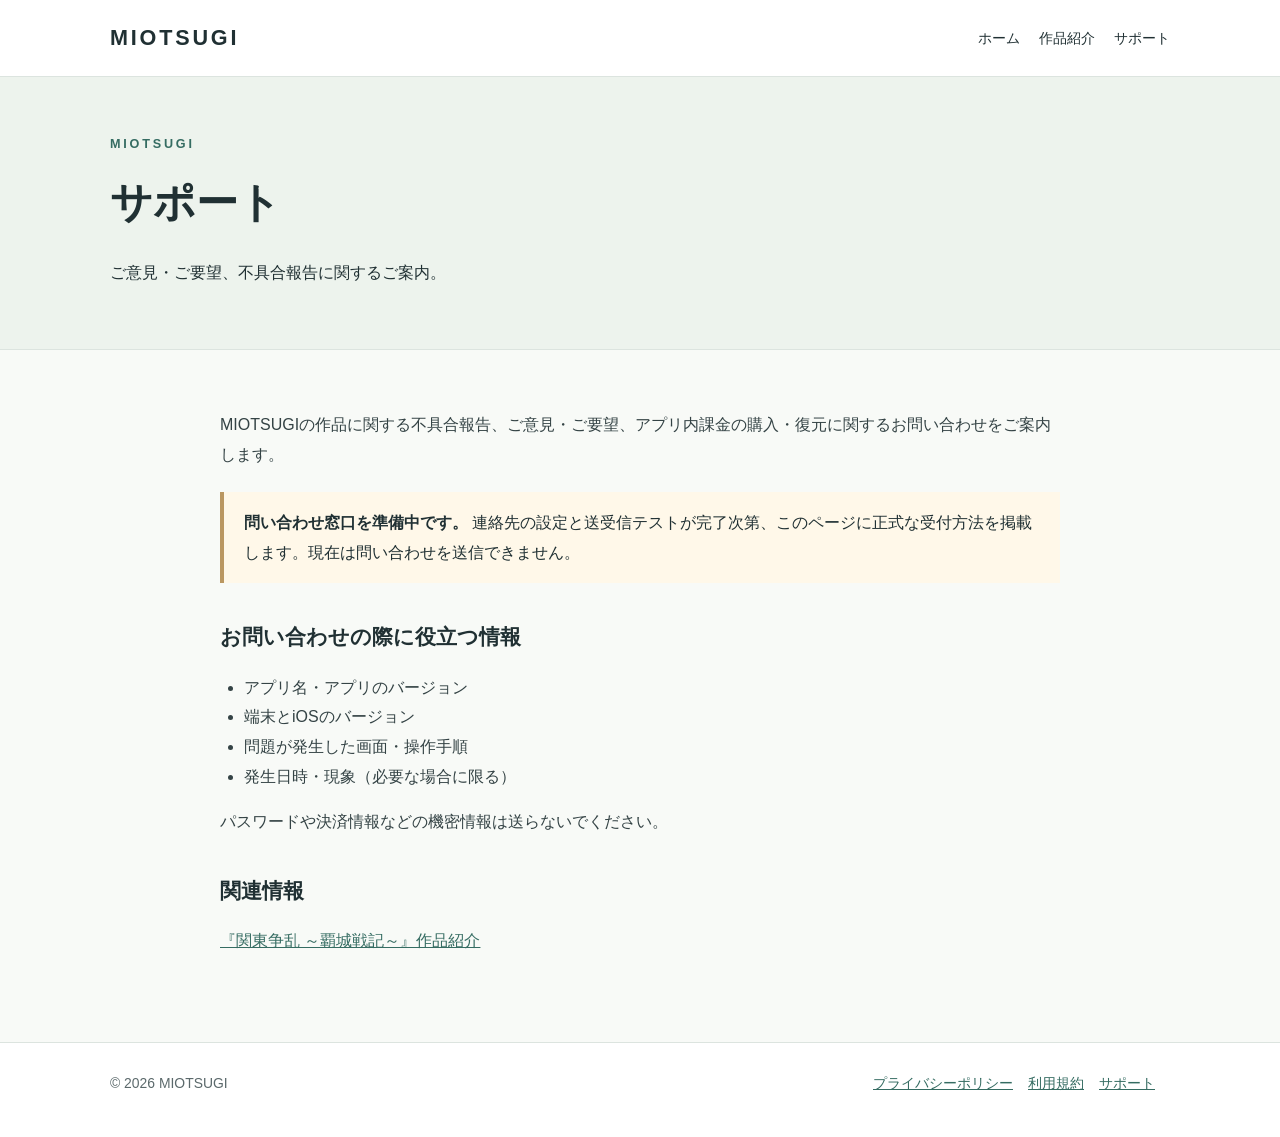
==== support/index.html @ 7d13c6cc "Initial official website setup" ====
<!doctype html><html lang="ja"><head><meta charset="utf-8"><meta name="viewport" content="width=device-width, initial-scale=1"><meta name="description" content="ご意見・ご要望、不具合報告に関するご案内。"><meta name="theme-color" content="#356c62"><title>サポート | MIOTSUGI</title><link rel="stylesheet" href="../assets/css/style.css"></head><body><header class="site-header"><div class="wrap nav"><a class="logo" href="../">MIOTSUGI</a><nav class="navlinks" aria-label="メインナビゲーション"><a href="../">ホーム</a><a href="../games/hajo-senki/">作品紹介</a><a href="../support/">サポート</a></nav></div></header><main><section class="pagehead"><div class="wrap"><div class="eyebrow">MIOTSUGI</div><h1>サポート</h1><p>ご意見・ご要望、不具合報告に関するご案内。</p></div></section><section class="content wrap"><p>MIOTSUGIの作品に関する不具合報告、ご意見・ご要望、アプリ内課金の購入・復元に関するお問い合わせをご案内します。</p><div class="note"><strong>問い合わせ窓口を準備中です。</strong> 連絡先の設定と送受信テストが完了次第、このページに正式な受付方法を掲載します。現在は問い合わせを送信できません。</div><h2>お問い合わせの際に役立つ情報</h2><ul><li>アプリ名・アプリのバージョン</li><li>端末とiOSのバージョン</li><li>問題が発生した画面・操作手順</li><li>発生日時・現象（必要な場合に限る）</li></ul><p>パスワードや決済情報などの機密情報は送らないでください。</p><h2>関連情報</h2><p><a href="../games/hajo-senki/">『関東争乱 ～覇城戦記～』作品紹介</a></p></section></main><footer class="footer"><div class="wrap"><span>© 2026 MIOTSUGI</span><div><a href="../privacy/hajo-senki/">プライバシーポリシー</a><a href="../terms/hajo-senki/">利用規約</a><a href="../support/">サポート</a></div></div></footer></body></html>
---- assets/css/style.css ----
@charset "UTF-8";
:root{color-scheme:light;--ink:#203033;--muted:#5b696b;--line:#dce4df;--bg:#f8faf7;--paper:#fff;--accent:#356c62;--warm:#ba9761;--soft:#ecf3ee}*{box-sizing:border-box}html{scroll-behavior:smooth}body{margin:0;background:var(--bg);color:var(--ink);font-family:-apple-system,BlinkMacSystemFont,"Hiragino Kaku Gothic ProN","Yu Gothic",Meiryo,sans-serif;line-height:1.85}a{color:var(--accent)}a:hover{text-decoration-thickness:2px}.wrap{width:min(1060px,calc(100% - 40px));margin:auto}.site-header{background:rgba(255,255,255,.96);border-bottom:1px solid var(--line)}.nav{display:flex;justify-content:space-between;align-items:center;gap:20px;min-height:76px;flex-wrap:wrap}.logo{font-weight:800;font-size:1.35rem;letter-spacing:.13em;color:var(--ink);text-decoration:none}.navlinks{display:flex;gap:19px;flex-wrap:wrap;font-size:.9rem}.navlinks a{text-decoration:none;color:var(--ink)}.hero{padding:84px 0 75px;background:linear-gradient(140deg,#e5eee6,#f7f8f4 60%,#e9e4d8)}.eyebrow{font-size:.79rem;letter-spacing:.22em;color:var(--accent);font-weight:700}.hero h1{font-size:clamp(2.3rem,7vw,4.5rem);letter-spacing:.08em;margin:12px 0 10px;line-height:1.2}.lead{font-size:clamp(1.06rem,2vw,1.35rem);max-width:720px}.section{padding:65px 0}.section h2{font-size:clamp(1.45rem,3vw,2rem);margin:0 0 15px;letter-spacing:.06em}.section .intro{color:var(--muted);max-width:780px}.cards{display:grid;grid-template-columns:repeat(2,minmax(0,1fr));gap:20px;margin-top:30px}.card{background:var(--paper);border:1px solid var(--line);border-radius:12px;padding:29px}.card h3{margin:0 0 12px;font-size:1.25rem}.card p{margin:0 0 18px;color:var(--muted)}.pill{display:inline-block;background:var(--soft);color:var(--accent);padding:3px 12px;border-radius:99px;font-size:.8rem;font-weight:700}.btn{display:inline-block;background:var(--accent);color:#fff;text-decoration:none;padding:11px 22px;border-radius:6px;font-weight:700}.btn:focus-visible,a:focus-visible{outline:3px solid var(--warm);outline-offset:4px}.banner{background:#243f3c;color:#fff;border-radius:14px;padding:48px 38px;margin-top:18px}.banner h2{color:#fff}.banner p{color:#ecf4ef}.banner .btn{background:#e6c999;color:#243f3c}.pagehead{background:#edf3ed;padding:56px 0 45px;border-bottom:1px solid var(--line)}.pagehead h1{font-size:clamp(1.8rem,4vw,2.6rem);margin:9px 0}.content{max-width:840px;padding:44px 0 70px}.content h2{margin:35px 0 10px;font-size:1.3rem}.content p,.content li{color:#344345}.content ul{padding-left:1.5em}.note{background:#fff8e9;border-left:4px solid var(--warm);padding:16px 20px;margin:23px 0}.facts{display:grid;grid-template-columns:160px 1fr;border-top:1px solid var(--line);margin-top:28px}.facts dt,.facts dd{padding:12px;border-bottom:1px solid var(--line);margin:0}.facts dt{font-weight:700}.footer{border-top:1px solid var(--line);padding:28px 0 40px;background:#fff;color:var(--muted);font-size:.87rem}.footer .wrap{display:flex;justify-content:space-between;gap:15px;flex-wrap:wrap}.footer a{margin-right:15px}.placeholder{border:1px dashed #a7b8b0;background:#edf3ed;border-radius:10px;padding:32px;text-align:center;color:#587067}.small{font-size:.9rem;color:var(--muted)}@media(max-width:680px){.wrap{width:min(100% - 30px,1060px)}.nav{padding:15px 0;align-items:flex-start}.navlinks{gap:10px 16px}.hero{padding:58px 0}.section{padding:44px 0}.cards{grid-template-columns:1fr}.card{padding:22px}.banner{padding:32px 24px}.facts{grid-template-columns:1fr}.facts dt{border-bottom:0;padding-bottom:0}.facts dd{padding-top:1px}}
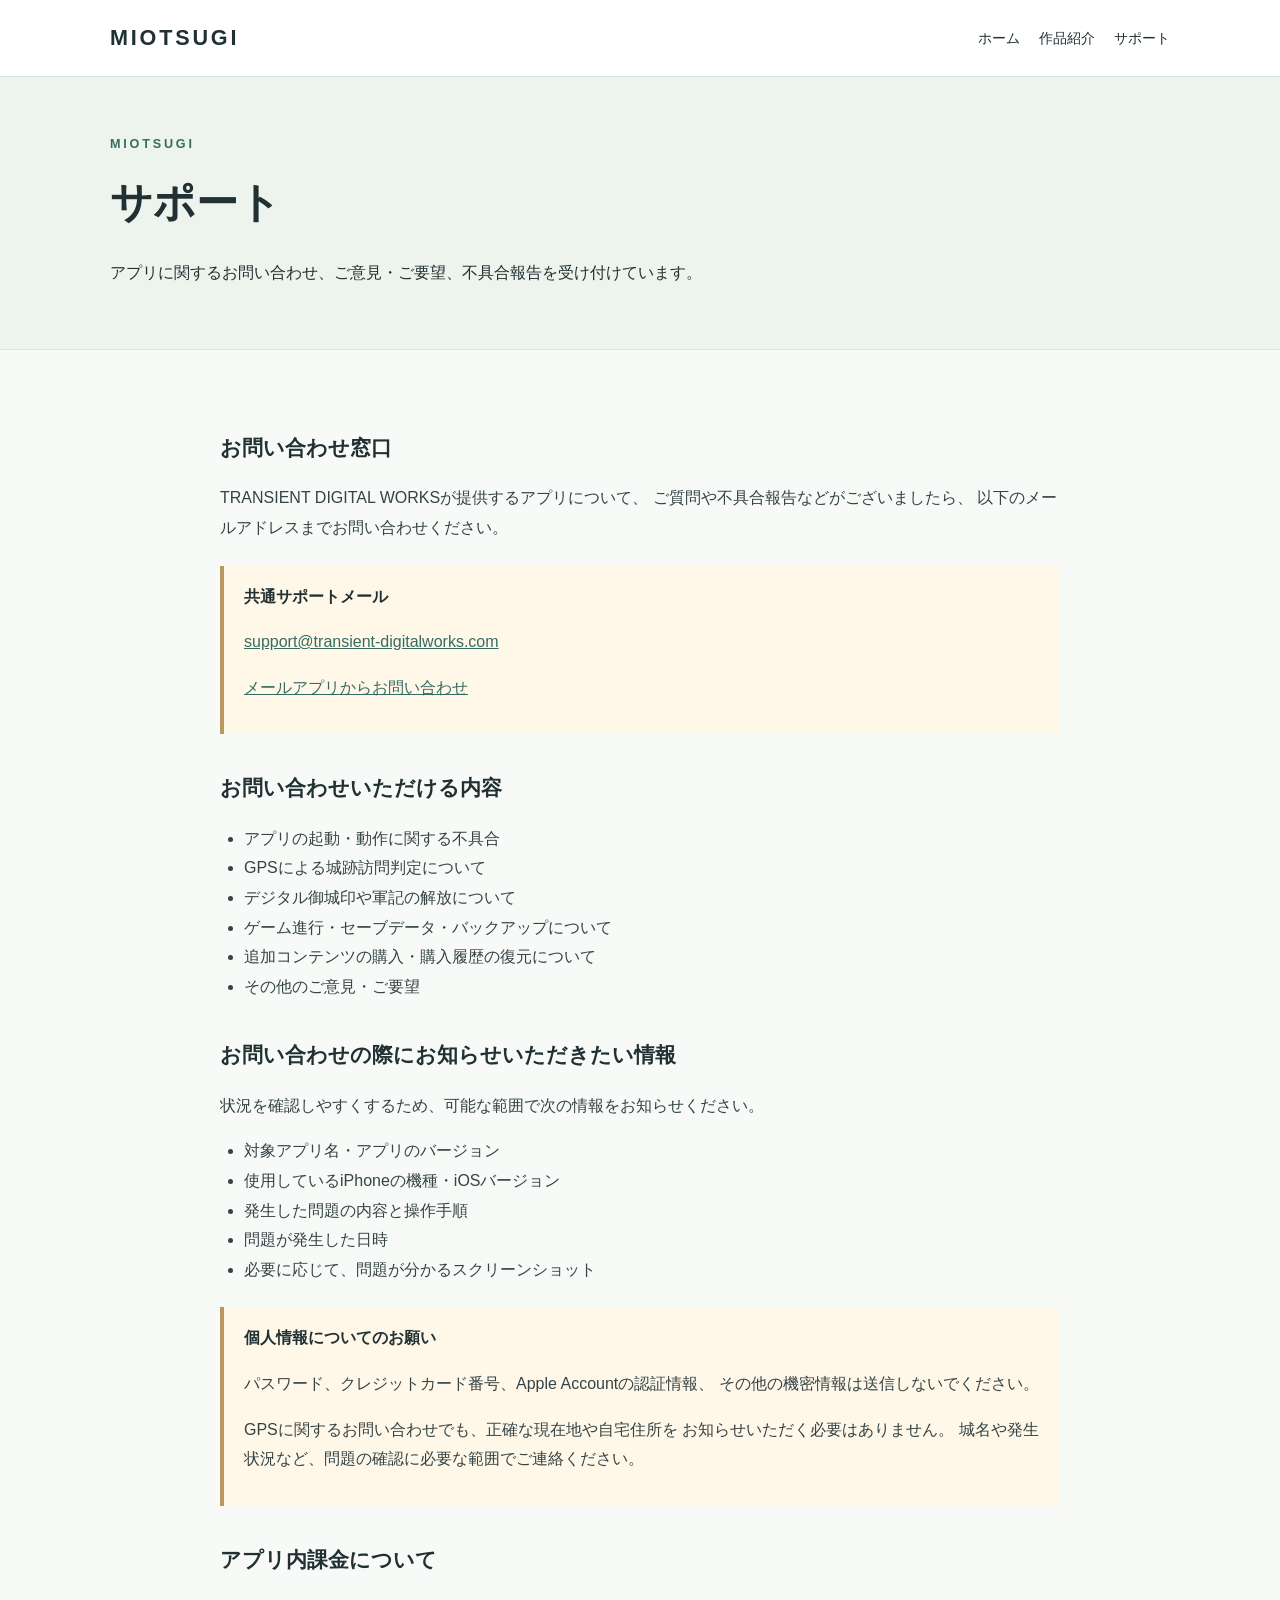
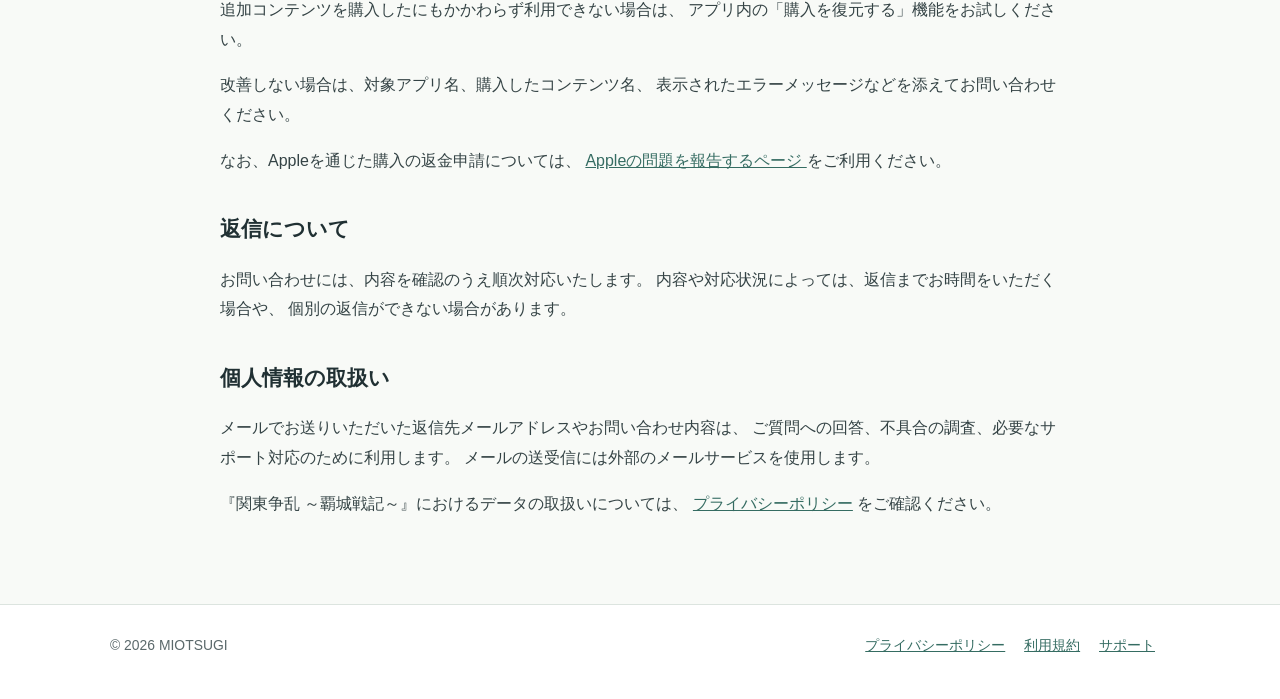
==== commit dd50150a: "Publish official support contact page" ====
--- a/support/index.html
+++ b/support/index.html
@@ -1 +1,144 @@
-<!doctype html><html lang="ja"><head><meta charset="utf-8"><meta name="viewport" content="width=device-width, initial-scale=1"><meta name="description" content="ご意見・ご要望、不具合報告に関するご案内。"><meta name="theme-color" content="#356c62"><title>サポート | MIOTSUGI</title><link rel="stylesheet" href="../assets/css/style.css"></head><body><header class="site-header"><div class="wrap nav"><a class="logo" href="../">MIOTSUGI</a><nav class="navlinks" aria-label="メインナビゲーション"><a href="../">ホーム</a><a href="../games/hajo-senki/">作品紹介</a><a href="../support/">サポート</a></nav></div></header><main><section class="pagehead"><div class="wrap"><div class="eyebrow">MIOTSUGI</div><h1>サポート</h1><p>ご意見・ご要望、不具合報告に関するご案内。</p></div></section><section class="content wrap"><p>MIOTSUGIの作品に関する不具合報告、ご意見・ご要望、アプリ内課金の購入・復元に関するお問い合わせをご案内します。</p><div class="note"><strong>問い合わせ窓口を準備中です。</strong> 連絡先の設定と送受信テストが完了次第、このページに正式な受付方法を掲載します。現在は問い合わせを送信できません。</div><h2>お問い合わせの際に役立つ情報</h2><ul><li>アプリ名・アプリのバージョン</li><li>端末とiOSのバージョン</li><li>問題が発生した画面・操作手順</li><li>発生日時・現象（必要な場合に限る）</li></ul><p>パスワードや決済情報などの機密情報は送らないでください。</p><h2>関連情報</h2><p><a href="../games/hajo-senki/">『関東争乱 ～覇城戦記～』作品紹介</a></p></section></main><footer class="footer"><div class="wrap"><span>© 2026 MIOTSUGI</span><div><a href="../privacy/hajo-senki/">プライバシーポリシー</a><a href="../terms/hajo-senki/">利用規約</a><a href="../support/">サポート</a></div></div></footer></body></html>+
+<!DOCTYPE html>
+<html lang="ja">
+<head>
+  <meta charset="utf-8">
+  <meta name="viewport" content="width=device-width, initial-scale=1">
+  <meta name="description" content="TRANSIENT DIGITAL WORKSのアプリに関するお問い合わせ、不具合報告、ご意見・ご要望のご案内。">
+  <meta name="theme-color" content="#356c62">
+  <title>サポート | MIOTSUGI</title>
+  <link rel="stylesheet" href="../assets/css/style.css">
+</head>
+<body>
+
+<header class="site-header">
+  <div class="wrap nav">
+    <a class="logo" href="../">MIOTSUGI</a>
+    <nav class="navlinks" aria-label="メインナビゲーション">
+      <a href="../">ホーム</a>
+      <a href="../games/hajo-senki/">作品紹介</a>
+      <a href="../support/">サポート</a>
+    </nav>
+  </div>
+</header>
+
+<main>
+  <section class="pagehead">
+    <div class="wrap">
+      <div class="eyebrow">MIOTSUGI</div>
+      <h1>サポート</h1>
+      <p>アプリに関するお問い合わせ、ご意見・ご要望、不具合報告を受け付けています。</p>
+    </div>
+  </section>
+
+  <section class="content wrap">
+
+    <h2>お問い合わせ窓口</h2>
+    <p>
+      TRANSIENT DIGITAL WORKSが提供するアプリについて、
+      ご質問や不具合報告などがございましたら、
+      以下のメールアドレスまでお問い合わせください。
+    </p>
+
+    <div class="note">
+      <strong>共通サポートメール</strong>
+      <p style="overflow-wrap:anywhere;">
+        <a href="mailto:support@transient-digitalworks.com">
+          support@transient-digitalworks.com
+        </a>
+      </p>
+      <p>
+        <a href="mailto:support@transient-digitalworks.com?subject=%E3%82%A2%E3%83%97%E3%83%AA%E3%81%AB%E9%96%A2%E3%81%99%E3%82%8B%E3%81%8A%E5%95%8F%E3%81%84%E5%90%88%E3%82%8F%E3%81%9B">
+          メールアプリからお問い合わせ
+        </a>
+      </p>
+    </div>
+
+    <h2>お問い合わせいただける内容</h2>
+    <ul>
+      <li>アプリの起動・動作に関する不具合</li>
+      <li>GPSによる城跡訪問判定について</li>
+      <li>デジタル御城印や軍記の解放について</li>
+      <li>ゲーム進行・セーブデータ・バックアップについて</li>
+      <li>追加コンテンツの購入・購入履歴の復元について</li>
+      <li>その他のご意見・ご要望</li>
+    </ul>
+
+    <h2>お問い合わせの際にお知らせいただきたい情報</h2>
+    <p>
+      状況を確認しやすくするため、可能な範囲で次の情報をお知らせください。
+    </p>
+    <ul>
+      <li>対象アプリ名・アプリのバージョン</li>
+      <li>使用しているiPhoneの機種・iOSバージョン</li>
+      <li>発生した問題の内容と操作手順</li>
+      <li>問題が発生した日時</li>
+      <li>必要に応じて、問題が分かるスクリーンショット</li>
+    </ul>
+
+    <div class="note">
+      <strong>個人情報についてのお願い</strong>
+      <p>
+        パスワード、クレジットカード番号、Apple Accountの認証情報、
+        その他の機密情報は送信しないでください。
+      </p>
+      <p>
+        GPSに関するお問い合わせでも、正確な現在地や自宅住所を
+        お知らせいただく必要はありません。
+        城名や発生状況など、問題の確認に必要な範囲でご連絡ください。
+      </p>
+    </div>
+
+    <h2>アプリ内課金について</h2>
+    <p>
+      追加コンテンツを購入したにもかかわらず利用できない場合は、
+      アプリ内の「購入を復元する」機能をお試しください。
+    </p>
+    <p>
+      改善しない場合は、対象アプリ名、購入したコンテンツ名、
+      表示されたエラーメッセージなどを添えてお問い合わせください。
+    </p>
+    <p>
+      なお、Appleを通じた購入の返金申請については、
+      <a href="https://reportaproblem.apple.com/"
+         target="_blank" rel="noopener noreferrer">
+        Appleの問題を報告するページ
+      </a>
+      をご利用ください。
+    </p>
+
+    <h2>返信について</h2>
+    <p>
+      お問い合わせには、内容を確認のうえ順次対応いたします。
+      内容や対応状況によっては、返信までお時間をいただく場合や、
+      個別の返信ができない場合があります。
+    </p>
+
+    <h2>個人情報の取扱い</h2>
+    <p>
+      メールでお送りいただいた返信先メールアドレスやお問い合わせ内容は、
+      ご質問への回答、不具合の調査、必要なサポート対応のために利用します。
+      メールの送受信には外部のメールサービスを使用します。
+    </p>
+    <p>
+      『関東争乱 ～覇城戦記～』におけるデータの取扱いについては、
+      <a href="../privacy/hajo-senki/">プライバシーポリシー</a>
+      をご確認ください。
+    </p>
+
+  </section>
+</main>
+
+<footer class="footer">
+  <div class="wrap">
+    <span>© 2026 MIOTSUGI</span>
+    <div>
+      <a href="../privacy/hajo-senki/">プライバシーポリシー</a>
+      <a href="../terms/hajo-senki/">利用規約</a>
+      <a href="../support/">サポート</a>
+    </div>
+  </div>
+</footer>
+
+</body>
+</html>
--- a/assets/css/style.css
+++ b/assets/css/style.css
@@ -1,2 +1,33 @@
 @charset "UTF-8";
-:root{color-scheme:light;--ink:#203033;--muted:#5b696b;--line:#dce4df;--bg:#f8faf7;--paper:#fff;--accent:#356c62;--warm:#ba9761;--soft:#ecf3ee}*{box-sizing:border-box}html{scroll-behavior:smooth}body{margin:0;background:var(--bg);color:var(--ink);font-family:-apple-system,BlinkMacSystemFont,"Hiragino Kaku Gothic ProN","Yu Gothic",Meiryo,sans-serif;line-height:1.85}a{color:var(--accent)}a:hover{text-decoration-thickness:2px}.wrap{width:min(1060px,calc(100% - 40px));margin:auto}.site-header{background:rgba(255,255,255,.96);border-bottom:1px solid var(--line)}.nav{display:flex;justify-content:space-between;align-items:center;gap:20px;min-height:76px;flex-wrap:wrap}.logo{font-weight:800;font-size:1.35rem;letter-spacing:.13em;color:var(--ink);text-decoration:none}.navlinks{display:flex;gap:19px;flex-wrap:wrap;font-size:.9rem}.navlinks a{text-decoration:none;color:var(--ink)}.hero{padding:84px 0 75px;background:linear-gradient(140deg,#e5eee6,#f7f8f4 60%,#e9e4d8)}.eyebrow{font-size:.79rem;letter-spacing:.22em;color:var(--accent);font-weight:700}.hero h1{font-size:clamp(2.3rem,7vw,4.5rem);letter-spacing:.08em;margin:12px 0 10px;line-height:1.2}.lead{font-size:clamp(1.06rem,2vw,1.35rem);max-width:720px}.section{padding:65px 0}.section h2{font-size:clamp(1.45rem,3vw,2rem);margin:0 0 15px;letter-spacing:.06em}.section .intro{color:var(--muted);max-width:780px}.cards{display:grid;grid-template-columns:repeat(2,minmax(0,1fr));gap:20px;margin-top:30px}.card{background:var(--paper);border:1px solid var(--line);border-radius:12px;padding:29px}.card h3{margin:0 0 12px;font-size:1.25rem}.card p{margin:0 0 18px;color:var(--muted)}.pill{display:inline-block;background:var(--soft);color:var(--accent);padding:3px 12px;border-radius:99px;font-size:.8rem;font-weight:700}.btn{display:inline-block;background:var(--accent);color:#fff;text-decoration:none;padding:11px 22px;border-radius:6px;font-weight:700}.btn:focus-visible,a:focus-visible{outline:3px solid var(--warm);outline-offset:4px}.banner{background:#243f3c;color:#fff;border-radius:14px;padding:48px 38px;margin-top:18px}.banner h2{color:#fff}.banner p{color:#ecf4ef}.banner .btn{background:#e6c999;color:#243f3c}.pagehead{background:#edf3ed;padding:56px 0 45px;border-bottom:1px solid var(--line)}.pagehead h1{font-size:clamp(1.8rem,4vw,2.6rem);margin:9px 0}.content{max-width:840px;padding:44px 0 70px}.content h2{margin:35px 0 10px;font-size:1.3rem}.content p,.content li{color:#344345}.content ul{padding-left:1.5em}.note{background:#fff8e9;border-left:4px solid var(--warm);padding:16px 20px;margin:23px 0}.facts{display:grid;grid-template-columns:160px 1fr;border-top:1px solid var(--line);margin-top:28px}.facts dt,.facts dd{padding:12px;border-bottom:1px solid var(--line);margin:0}.facts dt{font-weight:700}.footer{border-top:1px solid var(--line);padding:28px 0 40px;background:#fff;color:var(--muted);font-size:.87rem}.footer .wrap{display:flex;justify-content:space-between;gap:15px;flex-wrap:wrap}.footer a{margin-right:15px}.placeholder{border:1px dashed #a7b8b0;background:#edf3ed;border-radius:10px;padding:32px;text-align:center;color:#587067}.small{font-size:.9rem;color:var(--muted)}@media(max-width:680px){.wrap{width:min(100% - 30px,1060px)}.nav{padding:15px 0;align-items:flex-start}.navlinks{gap:10px 16px}.hero{padding:58px 0}.section{padding:44px 0}.cards{grid-template-columns:1fr}.card{padding:22px}.banner{padding:32px 24px}.facts{grid-template-columns:1fr}.facts dt{border-bottom:0;padding-bottom:0}.facts dd{padding-top:1px}}+:root{color-scheme:light;--ink:#203033;--muted:#5b696b;--line:#dce4df;--bg:#f8faf7;--paper:#fff;--accent:#356c62;--warm:#ba9761;--soft:#ecf3ee}*{box-sizing:border-box}html{scroll-behavior:smooth}body{margin:0;background:var(--bg);color:var(--ink);font-family:-apple-system,BlinkMacSystemFont,"Hiragino Kaku Gothic ProN","Yu Gothic",Meiryo,sans-serif;line-height:1.85}a{color:var(--accent)}a:hover{text-decoration-thickness:2px}.wrap{width:min(1060px,calc(100% - 40px));margin:auto}.site-header{background:rgba(255,255,255,.96);border-bottom:1px solid var(--line)}.nav{display:flex;justify-content:space-between;align-items:center;gap:20px;min-height:76px;flex-wrap:wrap}.logo{font-weight:800;font-size:1.35rem;letter-spacing:.13em;color:var(--ink);text-decoration:none}.navlinks{display:flex;gap:19px;flex-wrap:wrap;font-size:.9rem}.navlinks a{text-decoration:none;color:var(--ink)}.hero{padding:84px 0 75px;background:linear-gradient(140deg,#e5eee6,#f7f8f4 60%,#e9e4d8)}.eyebrow{font-size:.79rem;letter-spacing:.22em;color:var(--accent);font-weight:700}.hero h1{font-size:clamp(2.3rem,7vw,4.5rem);letter-spacing:.08em;margin:12px 0 10px;line-height:1.2}.lead{font-size:clamp(1.06rem,2vw,1.35rem);max-width:720px}.section{padding:65px 0}.section h2{font-size:clamp(1.45rem,3vw,2rem);margin:0 0 15px;letter-spacing:.06em}.section .intro{color:var(--muted);max-width:780px}.cards{display:grid;grid-template-columns:repeat(2,minmax(0,1fr));gap:20px;margin-top:30px}.card{background:var(--paper);border:1px solid var(--line);border-radius:12px;padding:29px}.card h3{margin:0 0 12px;font-size:1.25rem}.card p{margin:0 0 18px;color:var(--muted)}.pill{display:inline-block;background:var(--soft);color:var(--accent);padding:3px 12px;border-radius:99px;font-size:.8rem;font-weight:700}.btn{display:inline-block;background:var(--accent);color:#fff;text-decoration:none;padding:11px 22px;border-radius:6px;font-weight:700}.btn:focus-visible,a:focus-visible{outline:3px solid var(--warm);outline-offset:4px}.banner{background:#243f3c;color:#fff;border-radius:14px;padding:48px 38px;margin-top:18px}.banner h2{color:#fff}.banner p{color:#ecf4ef}.banner .btn{background:#e6c999;color:#243f3c}.pagehead{background:#edf3ed;padding:56px 0 45px;border-bottom:1px solid var(--line)}.pagehead h1{font-size:clamp(1.8rem,4vw,2.6rem);margin:9px 0}.content{max-width:840px;padding:44px 0 70px}.content h2{margin:35px 0 10px;font-size:1.3rem}.content p,.content li{color:#344345}.content ul{padding-left:1.5em}.note{background:#fff8e9;border-left:4px solid var(--warm);padding:16px 20px;margin:23px 0}.facts{display:grid;grid-template-columns:160px 1fr;border-top:1px solid var(--line);margin-top:28px}.facts dt,.facts dd{padding:12px;border-bottom:1px solid var(--line);margin:0}.facts dt{font-weight:700}.footer{border-top:1px solid var(--line);padding:28px 0 40px;background:#fff;color:var(--muted);font-size:.87rem}.footer .wrap{display:flex;justify-content:space-between;gap:15px;flex-wrap:wrap}.footer a{margin-right:15px}.placeholder{border:1px dashed #a7b8b0;background:#edf3ed;border-radius:10px;padding:32px;text-align:center;color:#587067}.small{font-size:.9rem;color:var(--muted)}@media(max-width:680px){.wrap{width:min(100% - 30px,1060px)}.nav{padding:15px 0;align-items:flex-start}.navlinks{gap:10px 16px}.hero{padding:58px 0}.section{padding:44px 0}.cards{grid-template-columns:1fr}.card{padding:22px}.banner{padding:32px 24px}.facts{grid-template-columns:1fr}.facts dt{border-bottom:0;padding-bottom:0}.facts dd{padding-top:1px}}
+
+/* 関東争乱：機能紹介（assets/css/style.css の末尾へ追加） */
+.game-features { margin-top: 58px; }
+.game-features-heading { max-width: 740px; margin-bottom: 22px; }
+.game-features-kicker,.game-feature-number { margin:0 0 6px; color:var(--accent); font-size:.75rem; font-weight:700; letter-spacing:.12em; }
+.game-features-heading > p:last-child { color:var(--muted); margin:0; }
+.game-feature { display:grid; grid-template-columns:minmax(0,1.15fr) minmax(0,.85fr); gap:clamp(20px,4vw,48px); align-items:center; padding:32px; margin-top:22px; background:var(--paper); border:1px solid var(--line); border-radius:16px; }
+.game-feature-reverse .game-feature-copy { order:2; }
+.game-feature-reverse .game-shot { order:1; }
+.game-feature h3 { font-size:clamp(1.35rem,2.6vw,1.75rem); line-height:1.45; margin:0 0 16px; }
+.game-feature-copy p { margin:0 0 13px; color:#344345; }
+.game-feature-copy p:last-child { margin-bottom:0; }
+.game-shot { margin:0; min-width:0; text-align:center; }
+.game-shot img { display:block; max-width:100%; width:auto; height:auto; max-height:500px; margin:0 auto; border-radius:12px; border:1px solid var(--line); box-shadow:0 7px 20px rgba(24,46,41,.09); }
+.game-shot figcaption { margin-top:8px; font-size:.82rem; color:var(--muted); }
+.game-feature-highlight { grid-template-columns:1fr; background:linear-gradient(140deg,#f2f7f3,#fff 65%); }
+.game-feature-highlight .game-feature-copy { max-width:850px; }
+.game-feature-highlight .game-shot-pair { display:grid; grid-template-columns:repeat(2,minmax(0,1fr)); gap:22px; align-items:start; }
+.game-feature-highlight .game-shot img { max-height:570px; }
+.game-feature-tag { display:inline-block; vertical-align:middle; font-size:.7rem; letter-spacing:0; color:#70552d; background:#f4e8ce; padding:3px 9px; border-radius:99px; white-space:nowrap; }
+.game-feature-premium { background:linear-gradient(140deg,#fffaf0,#fff 65%); }
+.game-premium-price { margin-top:18px!important; font-weight:700; color:var(--ink)!important; }
+.game-premium-price span { font-size:.83rem; font-weight:400; color:var(--muted); }
+@media (max-width:680px) {
+  .game-features { margin-top:40px; }
+  .game-feature { grid-template-columns:1fr; gap:18px; padding:20px; }
+  .game-feature-reverse .game-feature-copy,.game-feature-reverse .game-shot { order:initial; }
+  .game-shot img { max-height:560px; }
+  .game-feature-highlight .game-shot-pair { grid-template-columns:1fr; gap:25px; }
+  .game-feature-highlight .game-shot img { max-height:580px; }
+}
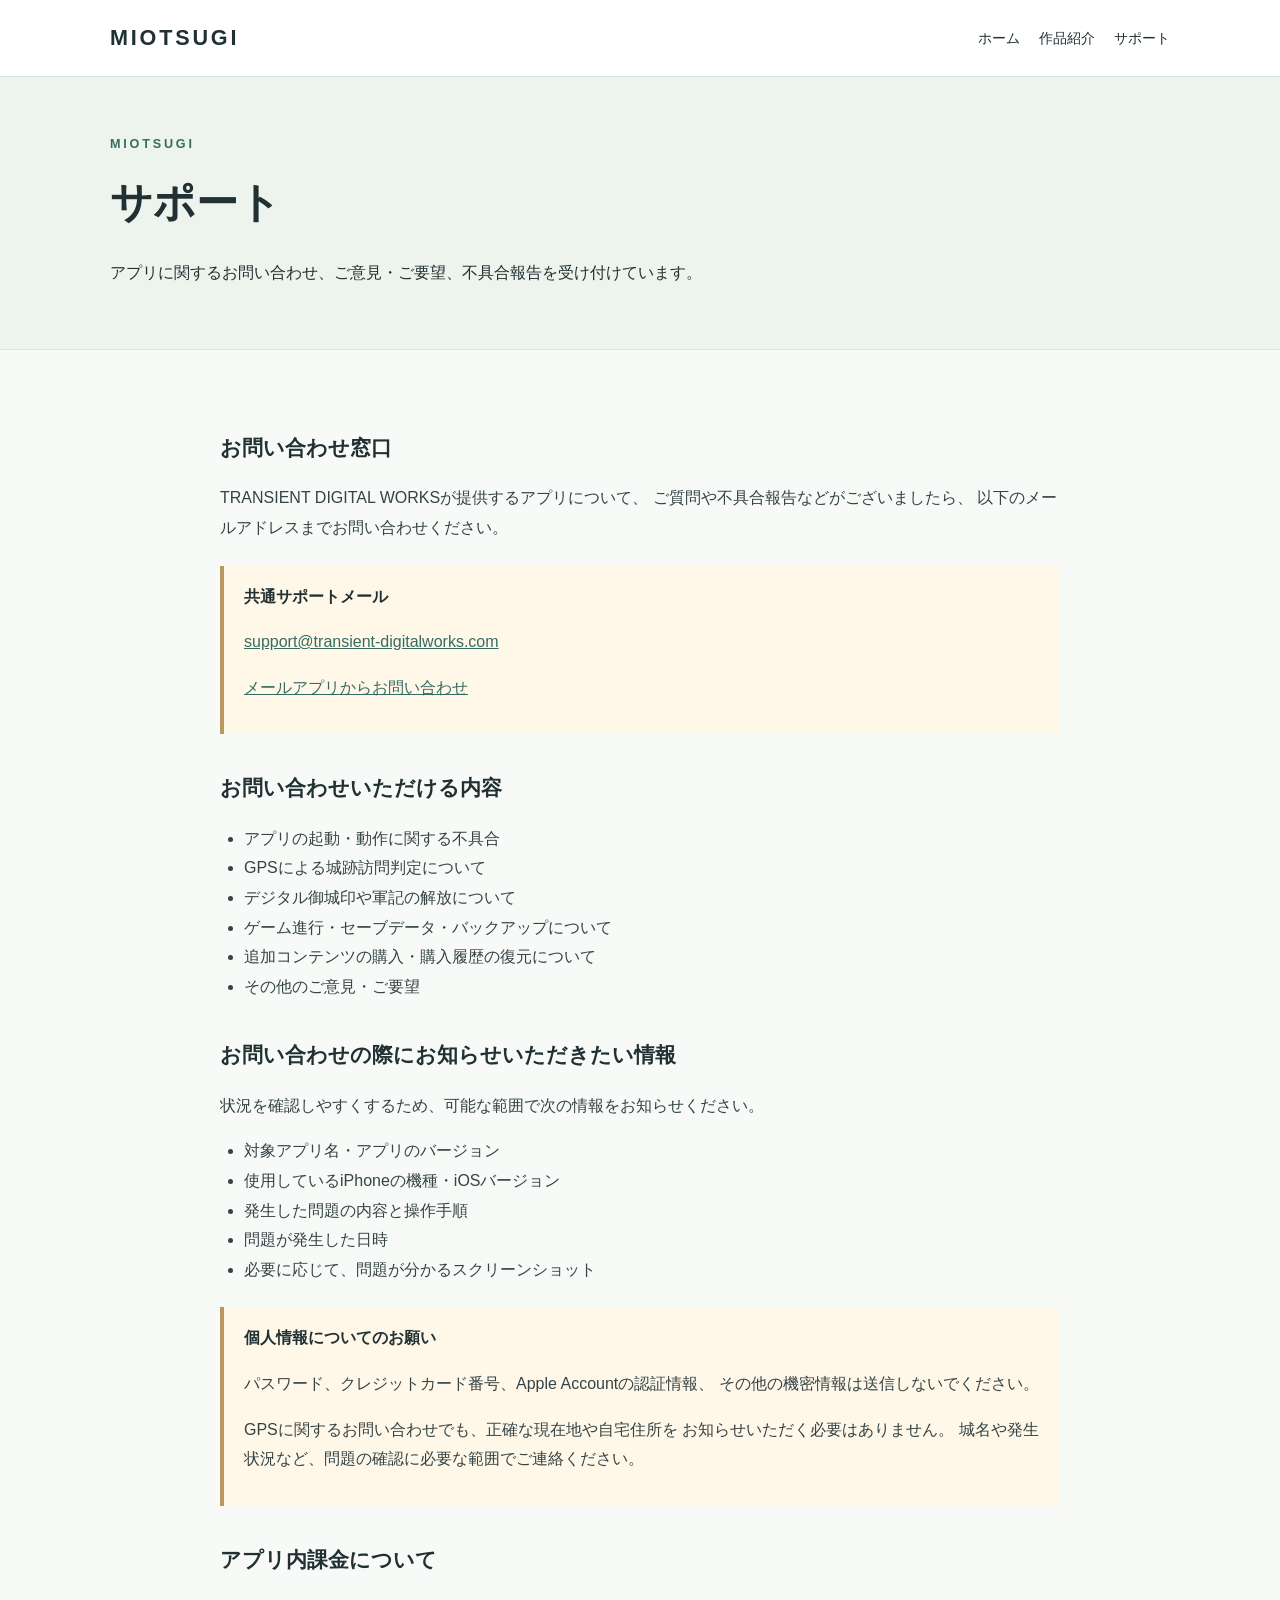
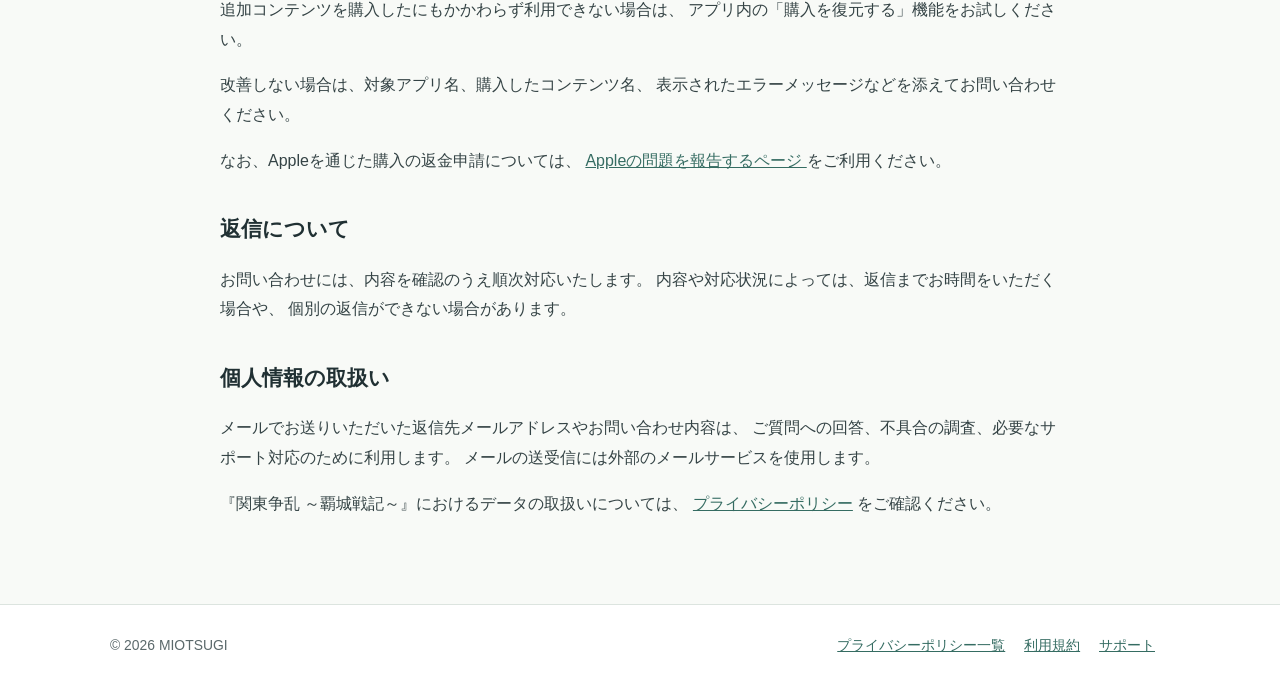
==== commit 90d5182b: "Link support footer to privacy policy index" ====
--- a/support/index.html
+++ b/support/index.html
@@ -133,7 +133,7 @@
   <div class="wrap">
     <span>© 2026 MIOTSUGI</span>
     <div>
-      <a href="../privacy/hajo-senki/">プライバシーポリシー</a>
+     <a href="../privacy/">プライバシーポリシー一覧</a>
       <a href="../terms/hajo-senki/">利用規約</a>
       <a href="../support/">サポート</a>
     </div>
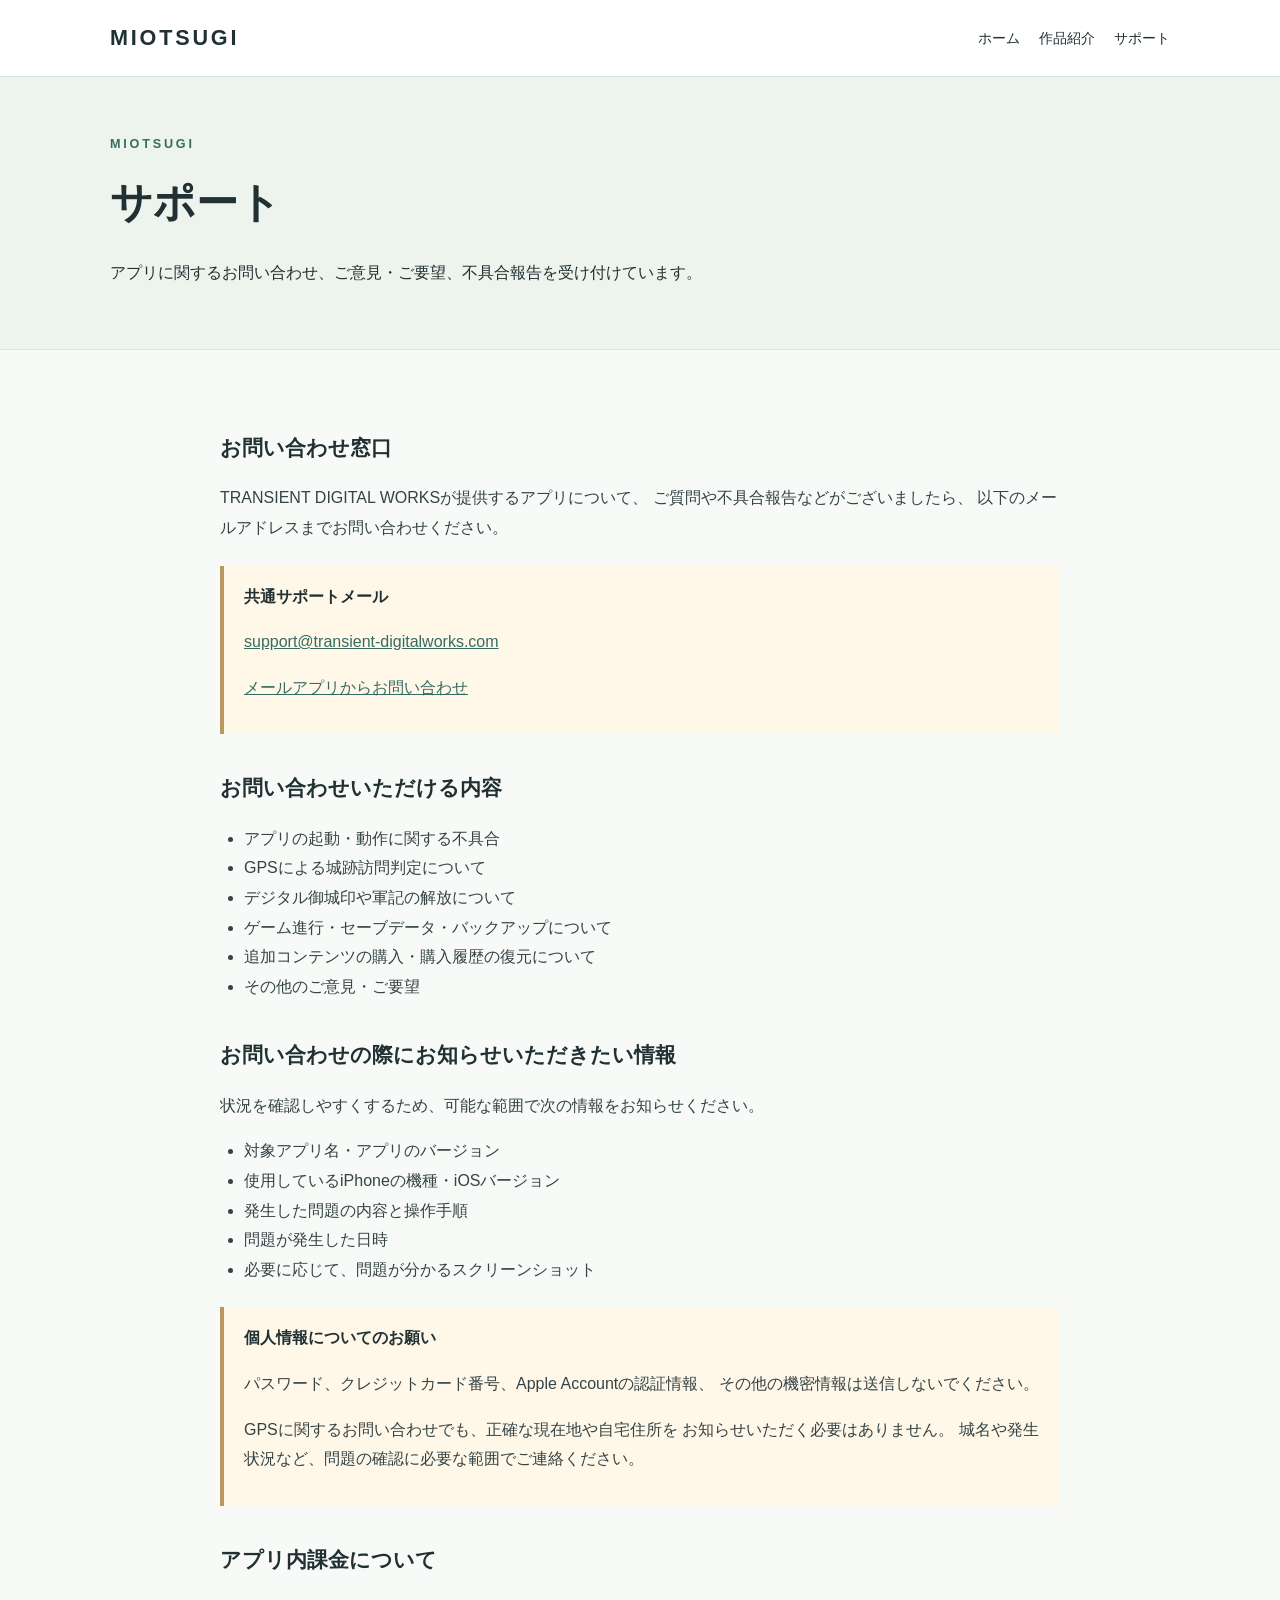
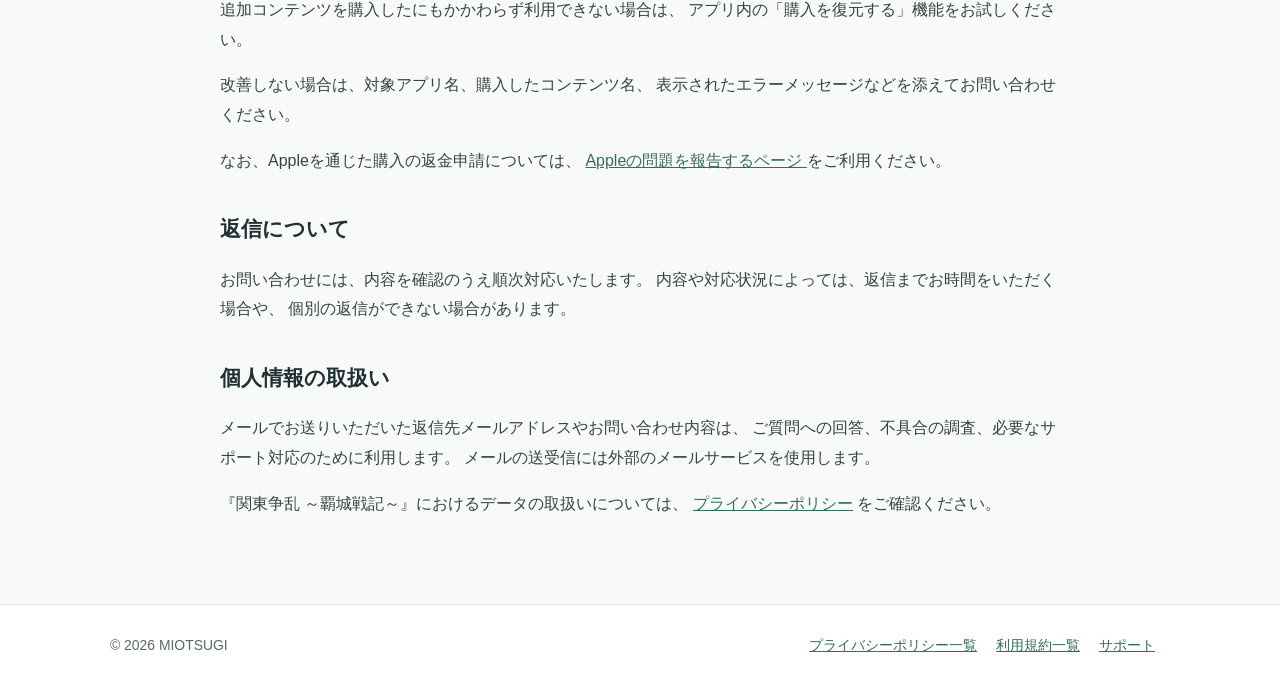
==== commit 149a67d7: "Link support footer to terms index" ====
--- a/support/index.html
+++ b/support/index.html
@@ -134,7 +134,7 @@
     <span>© 2026 MIOTSUGI</span>
     <div>
      <a href="../privacy/">プライバシーポリシー一覧</a>
-      <a href="../terms/hajo-senki/">利用規約</a>
+      <a href="../terms/">利用規約一覧</a>
       <a href="../support/">サポート</a>
     </div>
   </div>
